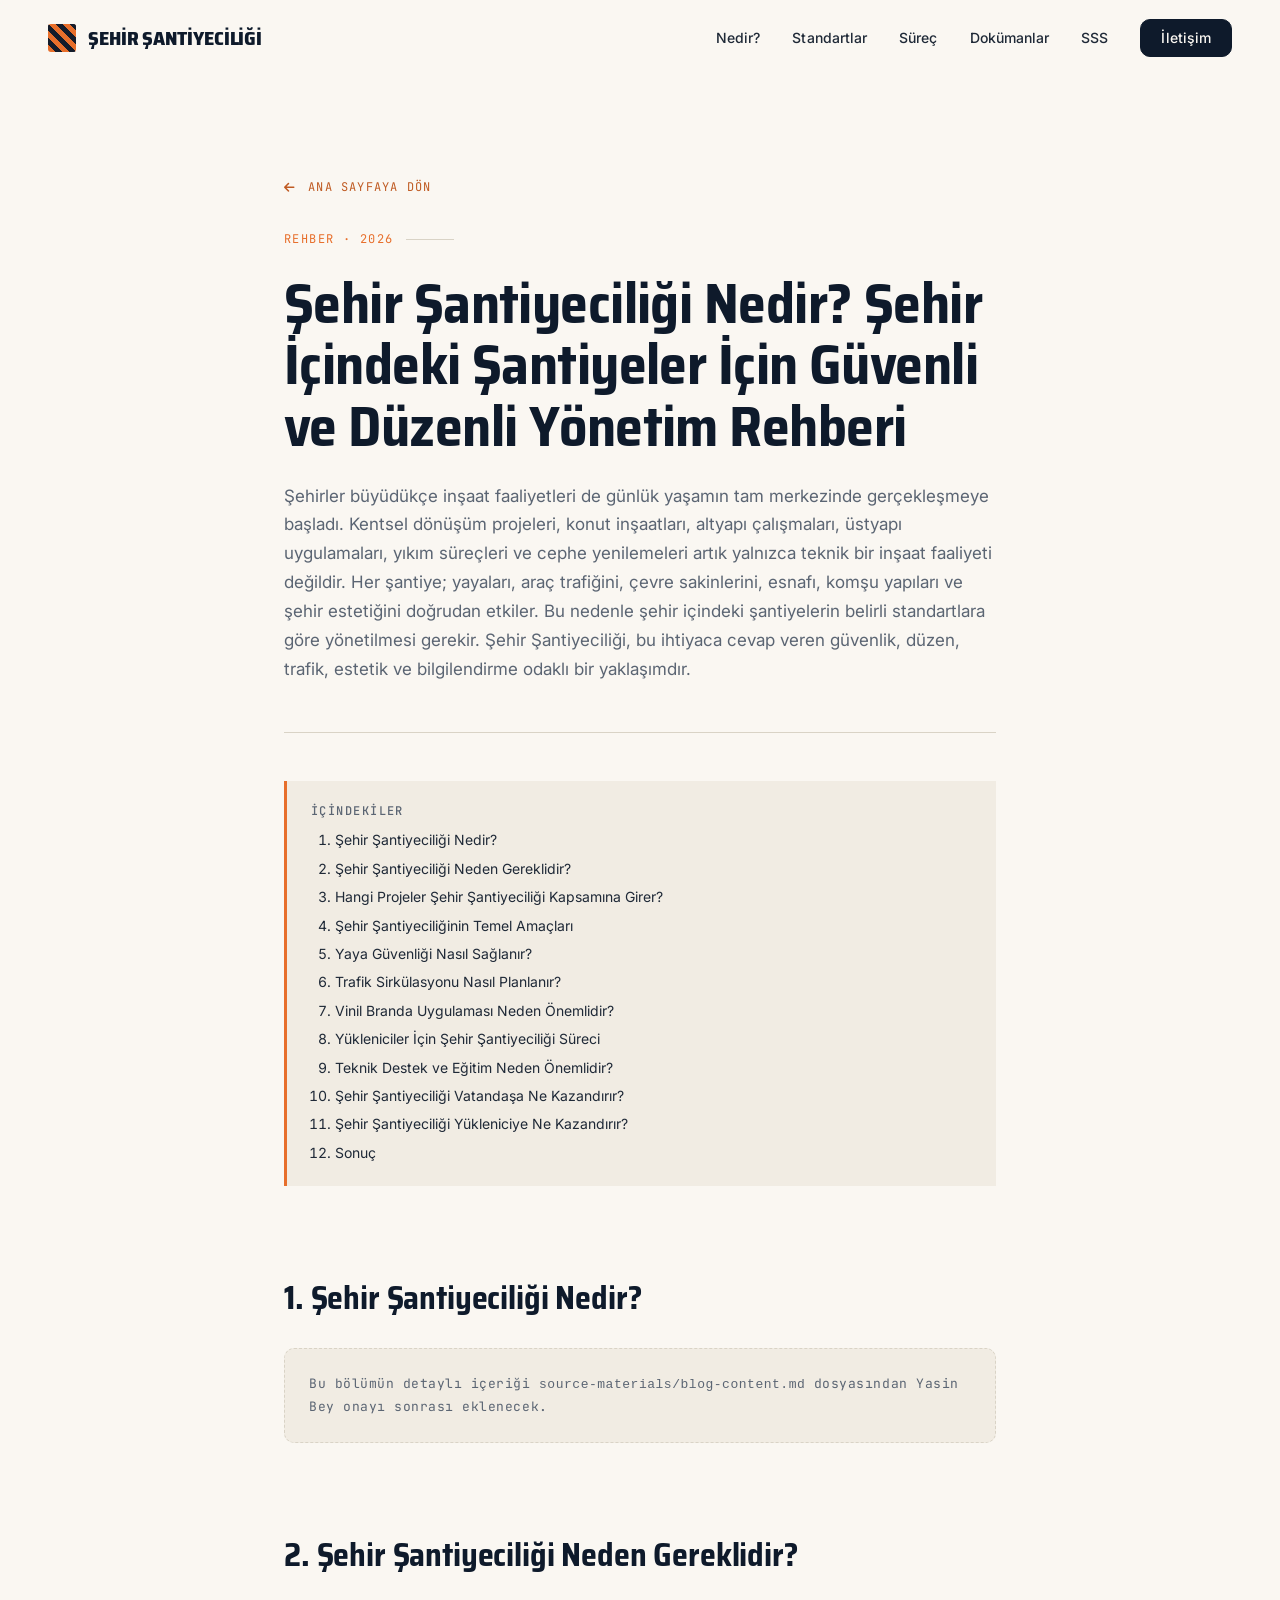
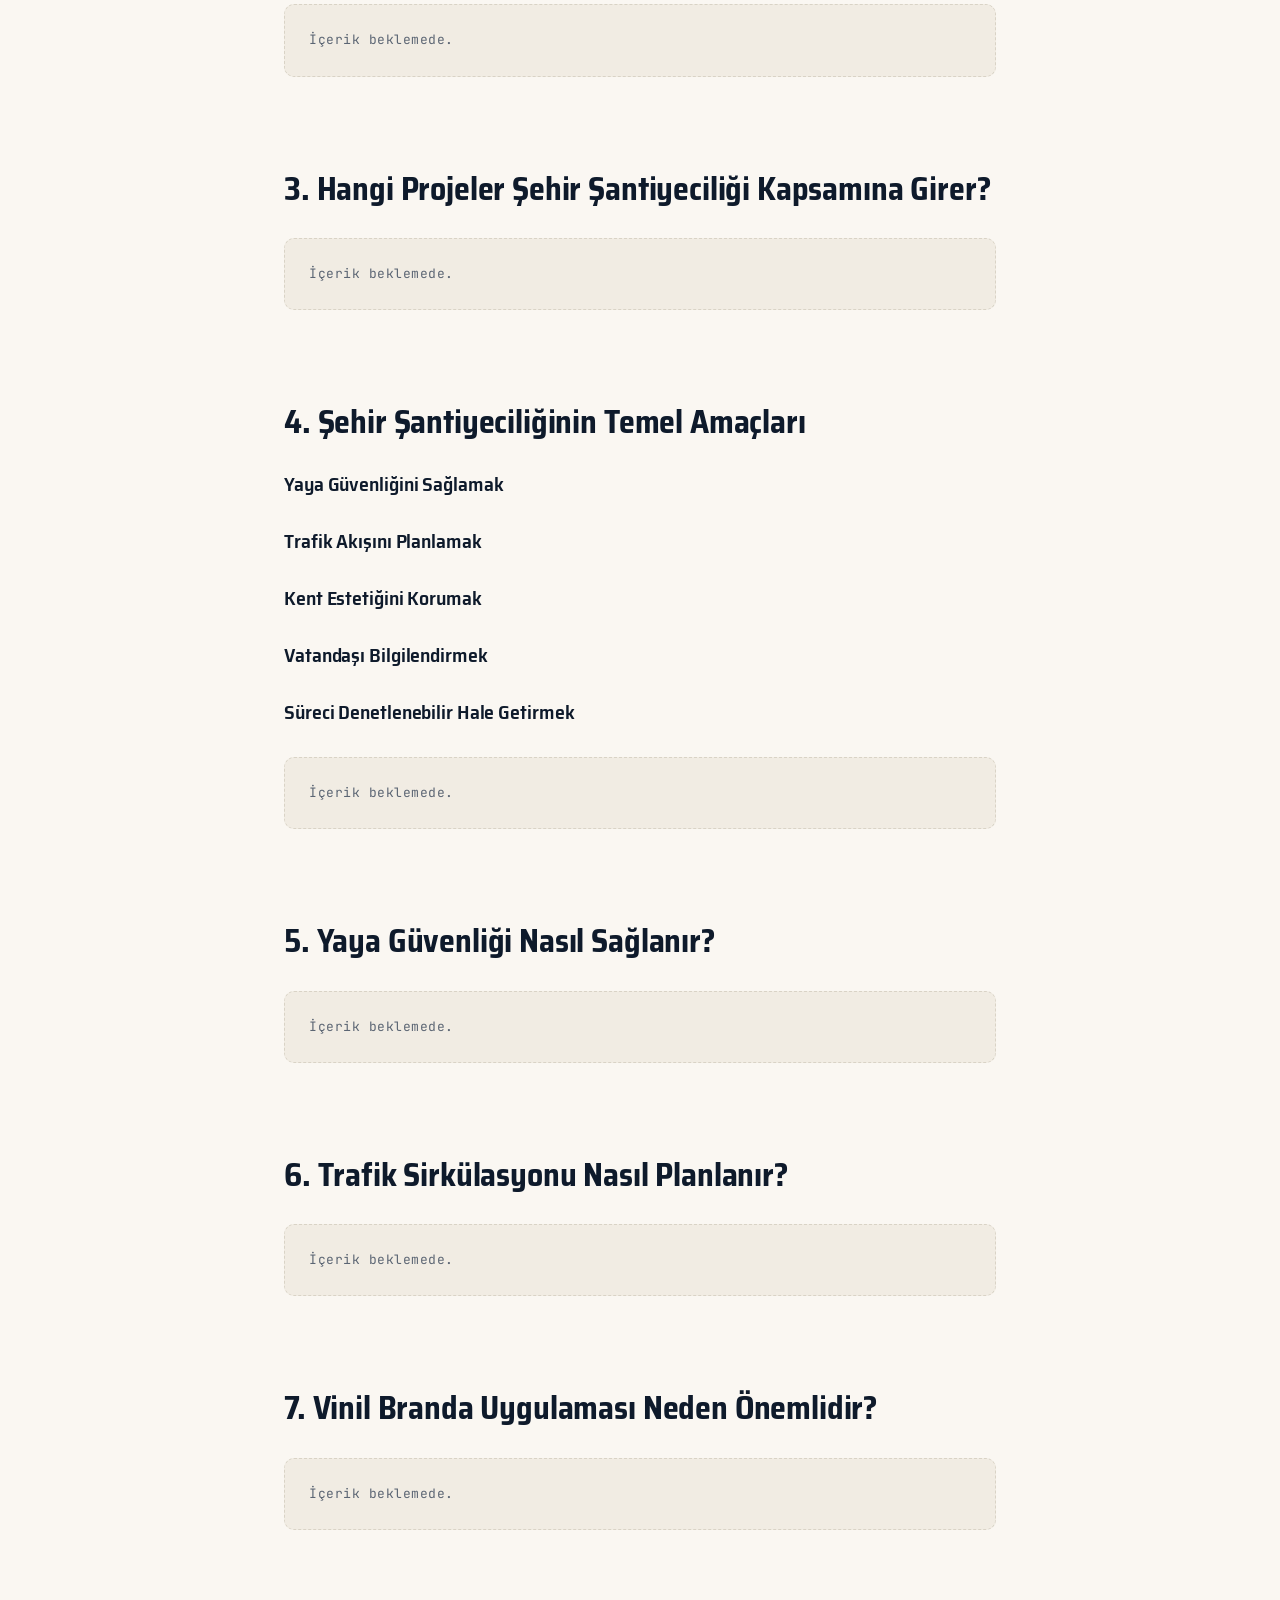
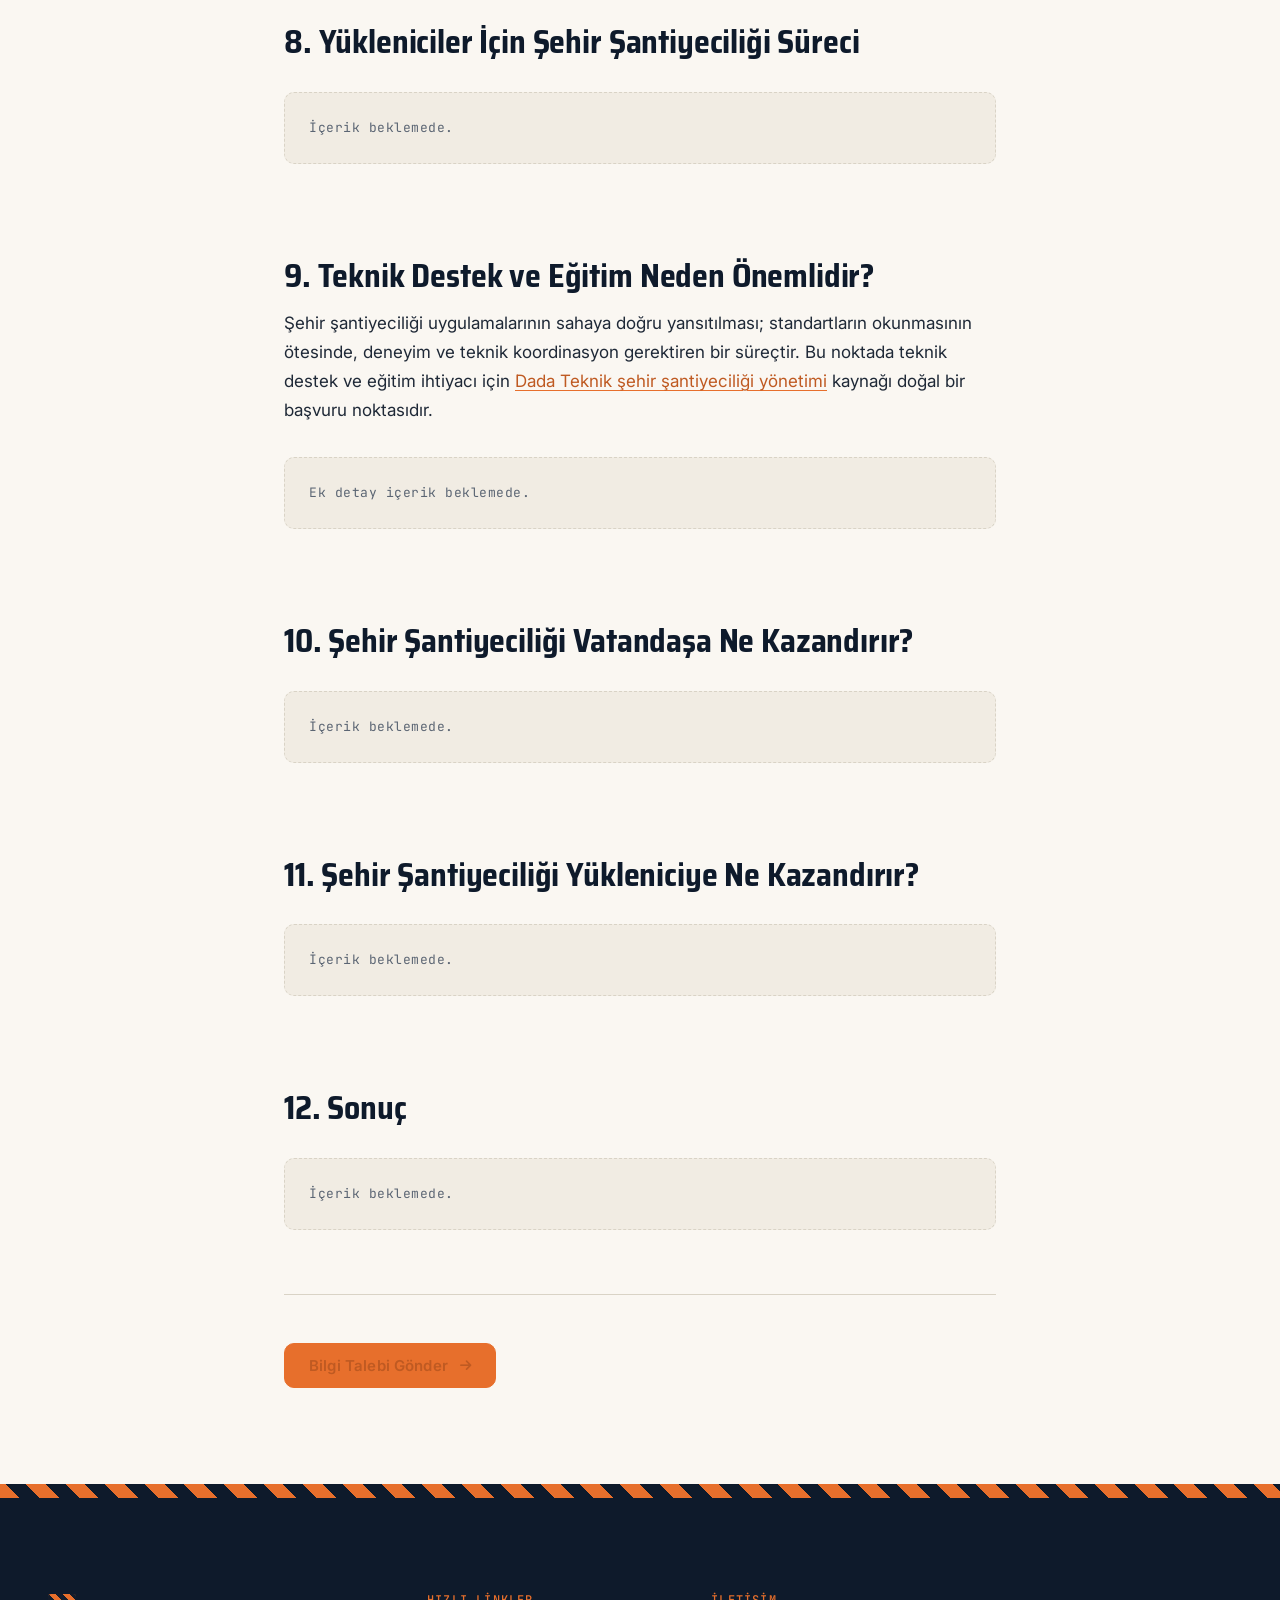
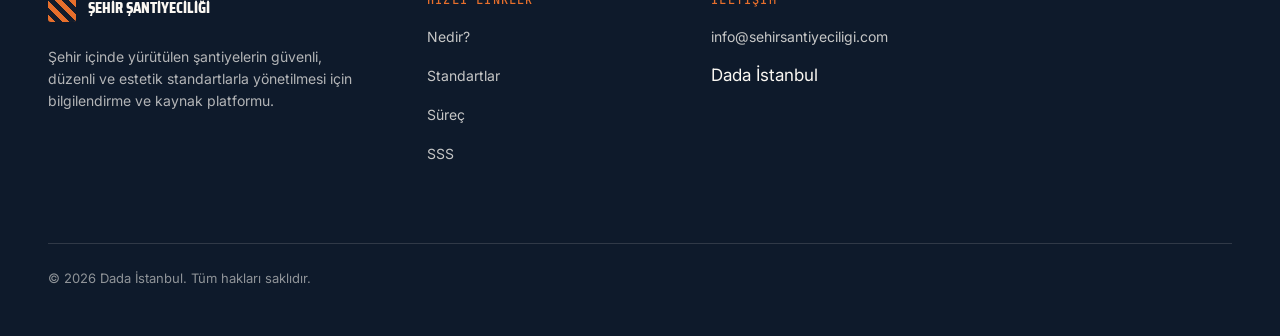
==== blog/sehir-santiyeciligi-nedir.html @ 60945fd6 "Initial commit — Faz 1 static mockup Co-Authored-By: Claude Opus 4.7 (1M context) <noreply@anthropic" ====
<!DOCTYPE html>
<html lang="tr">
<head>
<meta charset="UTF-8">
<meta name="viewport" content="width=device-width, initial-scale=1">
<title>Şehir Şantiyeciliği Nedir? Güvenli Şantiye Yönetimi Rehberi</title>
<meta name="description" content="Şehir Şantiyeciliği nedir, neden önemlidir? Yaya güvenliği, trafik sirkülasyonu, vinil branda, yüklenici süreçleri ve teknik destek hakkında kapsamlı rehber.">
<meta name="theme-color" content="#0E1A2B">

<meta property="og:type" content="article">
<meta property="og:title" content="Şehir Şantiyeciliği Nedir? Güvenli Şantiye Yönetimi Rehberi">
<meta property="og:description" content="Yaya güvenliği, trafik sirkülasyonu, vinil branda, yüklenici süreçleri ve teknik destek hakkında kapsamlı rehber.">
<meta property="og:locale" content="tr_TR">

<link rel="canonical" href="https://sehirsantiyeciligi.com/blog/sehir-santiyeciligi-nedir">
<link rel="preconnect" href="https://fonts.googleapis.com">
<link rel="preconnect" href="https://fonts.gstatic.com" crossorigin>
<link rel="stylesheet" href="https://cdnjs.cloudflare.com/ajax/libs/font-awesome/6.5.2/css/all.min.css">
<link rel="stylesheet" href="../assets/css/main.css">

<style>
  .article {
    max-width: 760px;
    margin: 0 auto;
    padding: 96px var(--s-5) var(--s-9);
  }
  @media (max-width: 768px) { .article { padding: 64px var(--s-4) var(--s-8); } }
  .article__meta {
    font-family: var(--ff-mono);
    font-size: 12px;
    letter-spacing: 0.12em;
    text-transform: uppercase;
    color: var(--c-amber);
    margin-bottom: var(--s-5);
    display: flex;
    gap: var(--s-3);
    align-items: center;
  }
  .article__meta::after {
    content: "";
    display: block;
    width: 48px;
    height: 1px;
    background: var(--c-rule);
  }
  .article h1 {
    font-size: clamp(34px, 5vw, 56px);
    line-height: 1.1;
    margin-bottom: var(--s-5);
  }
  .article__lead {
    font-size: 20px;
    color: var(--c-text-soft);
    line-height: 1.55;
    margin-bottom: var(--s-7);
    padding-bottom: var(--s-7);
    border-bottom: 1px solid var(--c-rule);
  }
  .article h2 {
    font-size: clamp(24px, 3.5vw, 32px);
    margin: var(--s-9) 0 var(--s-4);
    scroll-margin-top: 88px;
  }
  .article h3 {
    font-size: 20px;
    margin: var(--s-6) 0 var(--s-3);
    color: var(--c-ink);
  }
  .article p { font-size: 17px; line-height: 1.7; }
  .article a { color: var(--c-amber-dark); text-decoration-color: var(--c-amber); }
  .article .toc {
    background: var(--c-paper-2);
    border-left: 3px solid var(--c-amber);
    padding: var(--s-5) var(--s-5) var(--s-4);
    margin-bottom: var(--s-7);
  }
  .article .toc h4 {
    font-family: var(--ff-mono);
    font-weight: 500;
    font-size: 12px;
    letter-spacing: 0.12em;
    text-transform: uppercase;
    color: var(--c-text-soft);
    margin-bottom: var(--s-3);
  }
  .article .toc ol { padding-left: var(--s-5); margin: 0; }
  .article .toc li { font-size: 14px; margin-bottom: 6px; }
  .article .placeholder {
    background: var(--c-paper-2);
    border: 1px dashed var(--c-rule);
    padding: var(--s-5);
    margin: var(--s-6) 0;
    border-radius: var(--radius-md);
    font-family: var(--ff-mono);
    font-size: 13px;
    color: var(--c-text-soft);
    letter-spacing: 0.04em;
  }
  .back-link {
    display: inline-flex;
    align-items: center;
    gap: var(--s-3);
    font-family: var(--ff-mono);
    font-size: 12px;
    letter-spacing: 0.1em;
    text-transform: uppercase;
    text-decoration: none;
    color: var(--c-text-soft);
    margin-bottom: var(--s-6);
  }
  .back-link:hover { color: var(--c-amber-dark); }
  .back-link i { font-size: 12px; }
</style>
</head>
<body>

<a class="skip-link" href="#main">Ana içeriğe atla</a>

<header class="header" id="header">
  <div class="container header__inner">
    <a href="../index.html" class="logo">
      <span class="logo__mark" aria-hidden="true"></span>
      <span>Şehir Şantiyeciliği</span>
    </a>
    <nav class="nav" id="nav" aria-label="Ana navigasyon">
      <a href="../index.html#nedir">Nedir?</a>
      <a href="../index.html#standartlar">Standartlar</a>
      <a href="../index.html#surec">Süreç</a>
      <a href="../index.html#dokumanlar">Dokümanlar</a>
      <a href="../index.html#sss">SSS</a>
      <a href="../index.html#iletisim" class="btn btn--header">İletişim</a>
    </nav>
    <button class="nav-toggle" aria-controls="nav" aria-expanded="false" aria-label="Menüyü aç">
      <i class="fa-solid fa-bars ico-open"></i>
      <i class="fa-solid fa-xmark ico-close" style="display:none"></i>
    </button>
  </div>
</header>

<main id="main">
<article class="article">
  <a href="../index.html" class="back-link"><i class="fa-solid fa-arrow-left"></i> Ana Sayfaya Dön</a>

  <div class="article__meta">Rehber · 2026</div>
  <h1>Şehir Şantiyeciliği Nedir? Şehir İçindeki Şantiyeler İçin Güvenli ve Düzenli Yönetim Rehberi</h1>

  <p class="article__lead">Şehirler büyüdükçe inşaat faaliyetleri de günlük yaşamın tam merkezinde gerçekleşmeye başladı. Kentsel dönüşüm projeleri, konut inşaatları, altyapı çalışmaları, üstyapı uygulamaları, yıkım süreçleri ve cephe yenilemeleri artık yalnızca teknik bir inşaat faaliyeti değildir. Her şantiye; yayaları, araç trafiğini, çevre sakinlerini, esnafı, komşu yapıları ve şehir estetiğini doğrudan etkiler. Bu nedenle şehir içindeki şantiyelerin belirli standartlara göre yönetilmesi gerekir. Şehir Şantiyeciliği, bu ihtiyaca cevap veren güvenlik, düzen, trafik, estetik ve bilgilendirme odaklı bir yaklaşımdır.</p>

  <div class="toc">
    <h4>İçindekiler</h4>
    <ol>
      <li>Şehir Şantiyeciliği Nedir?</li>
      <li>Şehir Şantiyeciliği Neden Gereklidir?</li>
      <li>Hangi Projeler Şehir Şantiyeciliği Kapsamına Girer?</li>
      <li>Şehir Şantiyeciliğinin Temel Amaçları</li>
      <li>Yaya Güvenliği Nasıl Sağlanır?</li>
      <li>Trafik Sirkülasyonu Nasıl Planlanır?</li>
      <li>Vinil Branda Uygulaması Neden Önemlidir?</li>
      <li>Yükleniciler İçin Şehir Şantiyeciliği Süreci</li>
      <li>Teknik Destek ve Eğitim Neden Önemlidir?</li>
      <li>Şehir Şantiyeciliği Vatandaşa Ne Kazandırır?</li>
      <li>Şehir Şantiyeciliği Yükleniciye Ne Kazandırır?</li>
      <li>Sonuç</li>
    </ol>
  </div>

  <h2>1. Şehir Şantiyeciliği Nedir?</h2>
  <p class="placeholder">Bu bölümün detaylı içeriği <code>source-materials/blog-content.md</code> dosyasından Yasin Bey onayı sonrası eklenecek.</p>

  <h2>2. Şehir Şantiyeciliği Neden Gereklidir?</h2>
  <p class="placeholder">İçerik beklemede.</p>

  <h2>3. Hangi Projeler Şehir Şantiyeciliği Kapsamına Girer?</h2>
  <p class="placeholder">İçerik beklemede.</p>

  <h2>4. Şehir Şantiyeciliğinin Temel Amaçları</h2>
  <h3>Yaya Güvenliğini Sağlamak</h3>
  <h3>Trafik Akışını Planlamak</h3>
  <h3>Kent Estetiğini Korumak</h3>
  <h3>Vatandaşı Bilgilendirmek</h3>
  <h3>Süreci Denetlenebilir Hale Getirmek</h3>
  <p class="placeholder">İçerik beklemede.</p>

  <h2>5. Yaya Güvenliği Nasıl Sağlanır?</h2>
  <p class="placeholder">İçerik beklemede.</p>

  <h2>6. Trafik Sirkülasyonu Nasıl Planlanır?</h2>
  <p class="placeholder">İçerik beklemede.</p>

  <h2>7. Vinil Branda Uygulaması Neden Önemlidir?</h2>
  <p class="placeholder">İçerik beklemede.</p>

  <h2>8. Yükleniciler İçin Şehir Şantiyeciliği Süreci</h2>
  <p class="placeholder">İçerik beklemede.</p>

  <h2>9. Teknik Destek ve Eğitim Neden Önemlidir?</h2>
  <p>Şehir şantiyeciliği uygulamalarının sahaya doğru yansıtılması; standartların okunmasının ötesinde, deneyim ve teknik koordinasyon gerektiren bir süreçtir. Bu noktada teknik destek ve eğitim ihtiyacı için <a href="https://dadatechnic.com" target="_blank" rel="noopener noreferrer">Dada Teknik şehir şantiyeciliği yönetimi</a> kaynağı doğal bir başvuru noktasıdır.</p>
  <p class="placeholder">Ek detay içerik beklemede.</p>

  <h2>10. Şehir Şantiyeciliği Vatandaşa Ne Kazandırır?</h2>
  <p class="placeholder">İçerik beklemede.</p>

  <h2>11. Şehir Şantiyeciliği Yükleniciye Ne Kazandırır?</h2>
  <p class="placeholder">İçerik beklemede.</p>

  <h2>12. Sonuç</h2>
  <p class="placeholder">İçerik beklemede.</p>

  <div style="margin-top: var(--s-8); padding-top: var(--s-7); border-top: 1px solid var(--c-rule);">
    <a href="../index.html#iletisim" class="btn btn--primary">Bilgi Talebi Gönder <i class="fa-solid fa-arrow-right icon"></i></a>
  </div>
</article>
</main>

<div class="barrier-stripe" aria-hidden="true"></div>
<footer class="footer">
  <div class="container">
    <div class="footer__grid">
      <div class="footer__brand">
        <a href="../index.html" class="logo">
          <span class="logo__mark" aria-hidden="true"></span>
          <span>Şehir Şantiyeciliği</span>
        </a>
        <p>Şehir içinde yürütülen şantiyelerin güvenli, düzenli ve estetik standartlarla yönetilmesi için bilgilendirme ve kaynak platformu.</p>
      </div>
      <div>
        <h4>Hızlı Linkler</h4>
        <ul>
          <li><a href="../index.html#nedir">Nedir?</a></li>
          <li><a href="../index.html#standartlar">Standartlar</a></li>
          <li><a href="../index.html#surec">Süreç</a></li>
          <li><a href="../index.html#sss">SSS</a></li>
        </ul>
      </div>
      <div>
        <h4>İletişim</h4>
        <ul>
          <li><a href="mailto:info@sehirsantiyeciligi.com">info@sehirsantiyeciligi.com</a></li>
          <li>Dada İstanbul</li>
        </ul>
      </div>
    </div>
    <div class="footer__bottom">
      <span>© 2026 Dada İstanbul. Tüm hakları saklıdır.</span>
    </div>
  </div>
</footer>

<script src="../assets/js/main.js" type="module"></script>
</body>
</html>
---- assets/css/main.css ----
/* main.css — @import zinciri */
@import url('tokens.css');
@import url('base.css');
@import url('layout.css');
@import url('components.css');
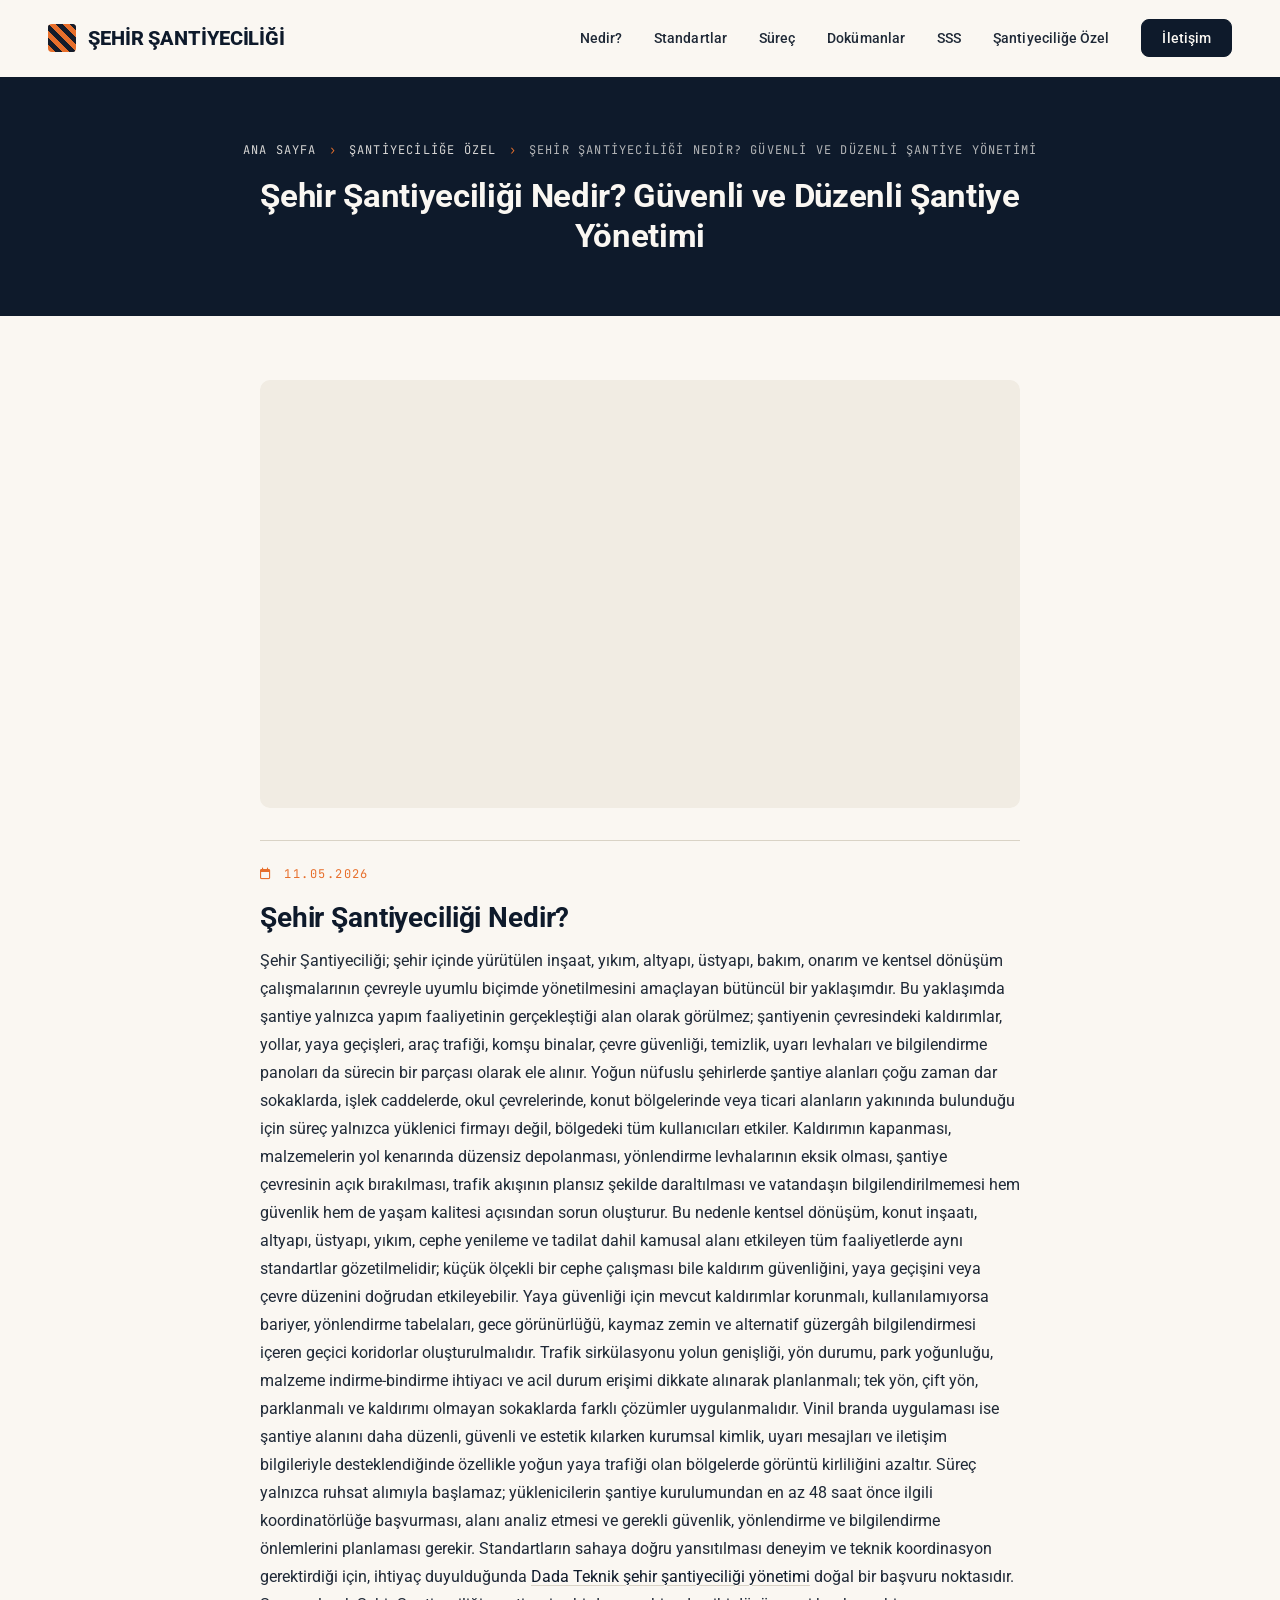
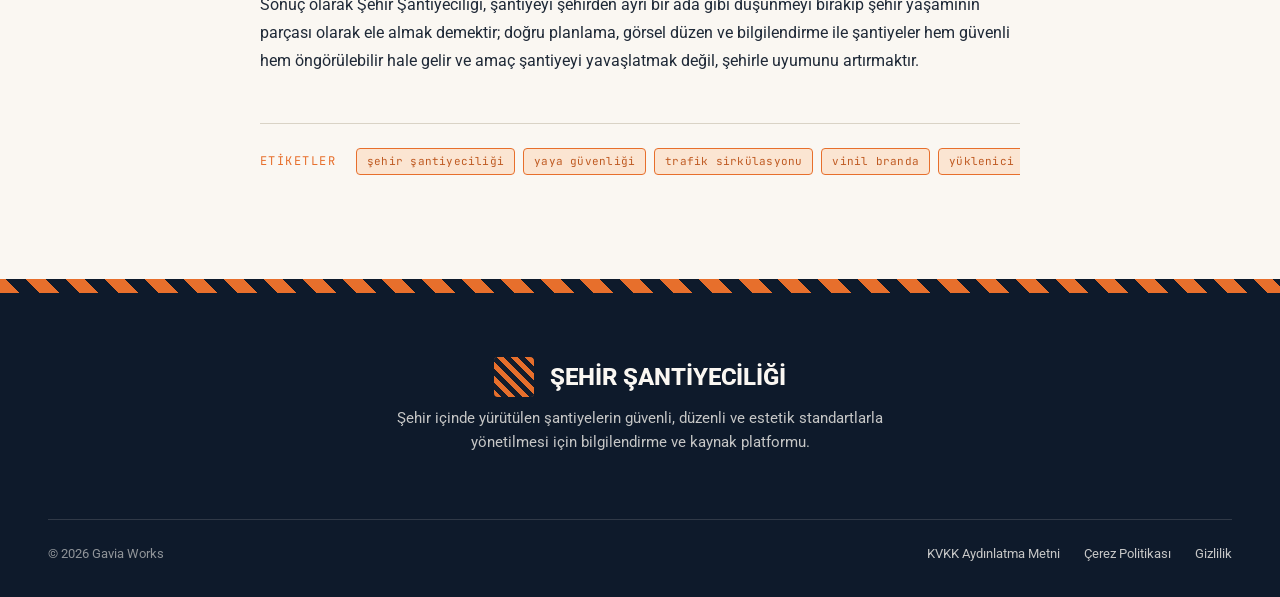
==== commit 9d32c352: "feat(blog + sliders + responsive): Şantiyeciliğe Özel revize turu — 10. bölüm "Rehber" → "Şantiyecil" ====
--- a/blog/sehir-santiyeciligi-nedir.html
+++ b/blog/sehir-santiyeciligi-nedir.html
@@ -3,114 +3,22 @@
 <head>
 <meta charset="UTF-8">
 <meta name="viewport" content="width=device-width, initial-scale=1">
-<title>Şehir Şantiyeciliği Nedir? Güvenli Şantiye Yönetimi Rehberi</title>
-<meta name="description" content="Şehir Şantiyeciliği nedir, neden önemlidir? Yaya güvenliği, trafik sirkülasyonu, vinil branda, yüklenici süreçleri ve teknik destek hakkında kapsamlı rehber.">
+<title>Şehir Şantiyeciliği Nedir? Güvenli Şantiye Yönetimi | Şantiyeciliğe Özel</title>
+<meta name="description" content="Şehir Şantiyeciliği nedir, neden önemlidir? Yaya güvenliği, trafik sirkülasyonu, vinil branda, yüklenici süreçleri ve teknik destek hakkında kapsamlı yazı.">
 <meta name="theme-color" content="#0E1A2B">
 
 <meta property="og:type" content="article">
 <meta property="og:title" content="Şehir Şantiyeciliği Nedir? Güvenli Şantiye Yönetimi Rehberi">
-<meta property="og:description" content="Yaya güvenliği, trafik sirkülasyonu, vinil branda, yüklenici süreçleri ve teknik destek hakkında kapsamlı rehber.">
+<meta property="og:description" content="Yaya güvenliği, trafik sirkülasyonu, vinil branda, yüklenici süreçleri ve teknik destek hakkında kapsamlı yazı.">
 <meta property="og:locale" content="tr_TR">
+
+<meta property="article:published_time" content="2026-05-11">
 
 <link rel="canonical" href="https://sehirsantiyeciligi.com/blog/sehir-santiyeciligi-nedir">
 <link rel="preconnect" href="https://fonts.googleapis.com">
 <link rel="preconnect" href="https://fonts.gstatic.com" crossorigin>
 <link rel="stylesheet" href="https://cdnjs.cloudflare.com/ajax/libs/font-awesome/6.5.2/css/all.min.css">
 <link rel="stylesheet" href="../assets/css/main.css">
-
-<style>
-  .article {
-    max-width: 760px;
-    margin: 0 auto;
-    padding: 96px var(--s-5) var(--s-9);
-  }
-  @media (max-width: 768px) { .article { padding: 64px var(--s-4) var(--s-8); } }
-  .article__meta {
-    font-family: var(--ff-mono);
-    font-size: 12px;
-    letter-spacing: 0.12em;
-    text-transform: uppercase;
-    color: var(--c-amber);
-    margin-bottom: var(--s-5);
-    display: flex;
-    gap: var(--s-3);
-    align-items: center;
-  }
-  .article__meta::after {
-    content: "";
-    display: block;
-    width: 48px;
-    height: 1px;
-    background: var(--c-rule);
-  }
-  .article h1 {
-    font-size: clamp(34px, 5vw, 56px);
-    line-height: 1.1;
-    margin-bottom: var(--s-5);
-  }
-  .article__lead {
-    font-size: 20px;
-    color: var(--c-text-soft);
-    line-height: 1.55;
-    margin-bottom: var(--s-7);
-    padding-bottom: var(--s-7);
-    border-bottom: 1px solid var(--c-rule);
-  }
-  .article h2 {
-    font-size: clamp(24px, 3.5vw, 32px);
-    margin: var(--s-9) 0 var(--s-4);
-    scroll-margin-top: 88px;
-  }
-  .article h3 {
-    font-size: 20px;
-    margin: var(--s-6) 0 var(--s-3);
-    color: var(--c-ink);
-  }
-  .article p { font-size: 17px; line-height: 1.7; }
-  .article a { color: var(--c-amber-dark); text-decoration-color: var(--c-amber); }
-  .article .toc {
-    background: var(--c-paper-2);
-    border-left: 3px solid var(--c-amber);
-    padding: var(--s-5) var(--s-5) var(--s-4);
-    margin-bottom: var(--s-7);
-  }
-  .article .toc h4 {
-    font-family: var(--ff-mono);
-    font-weight: 500;
-    font-size: 12px;
-    letter-spacing: 0.12em;
-    text-transform: uppercase;
-    color: var(--c-text-soft);
-    margin-bottom: var(--s-3);
-  }
-  .article .toc ol { padding-left: var(--s-5); margin: 0; }
-  .article .toc li { font-size: 14px; margin-bottom: 6px; }
-  .article .placeholder {
-    background: var(--c-paper-2);
-    border: 1px dashed var(--c-rule);
-    padding: var(--s-5);
-    margin: var(--s-6) 0;
-    border-radius: var(--radius-md);
-    font-family: var(--ff-mono);
-    font-size: 13px;
-    color: var(--c-text-soft);
-    letter-spacing: 0.04em;
-  }
-  .back-link {
-    display: inline-flex;
-    align-items: center;
-    gap: var(--s-3);
-    font-family: var(--ff-mono);
-    font-size: 12px;
-    letter-spacing: 0.1em;
-    text-transform: uppercase;
-    text-decoration: none;
-    color: var(--c-text-soft);
-    margin-bottom: var(--s-6);
-  }
-  .back-link:hover { color: var(--c-amber-dark); }
-  .back-link i { font-size: 12px; }
-</style>
 </head>
 <body>
 
@@ -128,6 +36,7 @@
       <a href="../index.html#surec">Süreç</a>
       <a href="../index.html#dokumanlar">Dokümanlar</a>
       <a href="../index.html#sss">SSS</a>
+      <a href="./">Şantiyeciliğe Özel</a>
       <a href="../index.html#iletisim" class="btn btn--header">İletişim</a>
     </nav>
     <button class="nav-toggle" aria-controls="nav" aria-expanded="false" aria-label="Menüyü aç">
@@ -138,84 +47,54 @@
 </header>
 
 <main id="main">
-<article class="article">
-  <a href="../index.html" class="back-link"><i class="fa-solid fa-arrow-left"></i> Ana Sayfaya Dön</a>
 
-  <div class="article__meta">Rehber · 2026</div>
-  <h1>Şehir Şantiyeciliği Nedir? Şehir İçindeki Şantiyeler İçin Güvenli ve Düzenli Yönetim Rehberi</h1>
+<section class="page-banner">
+  <div class="page-banner__bg" aria-hidden="true"
+       style="background-image:url('https://images.unsplash.com/photo-1503387762-592deb58ef4e?auto=format&fit=crop&w=2000&q=80');"></div>
+  <div class="page-banner__overlay" aria-hidden="true"></div>
+  <div class="container">
+    <nav class="breadcrumb" aria-label="Sayfa içi konum">
+      <a href="../index.html">Ana Sayfa</a>
+      <span class="breadcrumb__sep">›</span>
+      <a href="./">Şantiyeciliğe Özel</a>
+      <span class="breadcrumb__sep">›</span>
+      <span>Şehir Şantiyeciliği Nedir? Güvenli ve Düzenli Şantiye Yönetimi</span>
+    </nav>
+    <h1>Şehir Şantiyeciliği Nedir? Güvenli ve Düzenli Şantiye Yönetimi</h1>
+  </div>
+</section>
 
-  <p class="article__lead">Şehirler büyüdükçe inşaat faaliyetleri de günlük yaşamın tam merkezinde gerçekleşmeye başladı. Kentsel dönüşüm projeleri, konut inşaatları, altyapı çalışmaları, üstyapı uygulamaları, yıkım süreçleri ve cephe yenilemeleri artık yalnızca teknik bir inşaat faaliyeti değildir. Her şantiye; yayaları, araç trafiğini, çevre sakinlerini, esnafı, komşu yapıları ve şehir estetiğini doğrudan etkiler. Bu nedenle şehir içindeki şantiyelerin belirli standartlara göre yönetilmesi gerekir. Şehir Şantiyeciliği, bu ihtiyaca cevap veren güvenlik, düzen, trafik, estetik ve bilgilendirme odaklı bir yaklaşımdır.</p>
+<article class="post-body container">
+  <div class="post-body__hero-img" aria-hidden="true"
+       style="background-image:url('https://images.unsplash.com/photo-1503387762-592deb58ef4e?auto=format&fit=crop&w=1600&q=80');"></div>
 
-  <div class="toc">
-    <h4>İçindekiler</h4>
-    <ol>
-      <li>Şehir Şantiyeciliği Nedir?</li>
-      <li>Şehir Şantiyeciliği Neden Gereklidir?</li>
-      <li>Hangi Projeler Şehir Şantiyeciliği Kapsamına Girer?</li>
-      <li>Şehir Şantiyeciliğinin Temel Amaçları</li>
-      <li>Yaya Güvenliği Nasıl Sağlanır?</li>
-      <li>Trafik Sirkülasyonu Nasıl Planlanır?</li>
-      <li>Vinil Branda Uygulaması Neden Önemlidir?</li>
-      <li>Yükleniciler İçin Şehir Şantiyeciliği Süreci</li>
-      <li>Teknik Destek ve Eğitim Neden Önemlidir?</li>
-      <li>Şehir Şantiyeciliği Vatandaşa Ne Kazandırır?</li>
-      <li>Şehir Şantiyeciliği Yükleniciye Ne Kazandırır?</li>
-      <li>Sonuç</li>
-    </ol>
+  <hr class="post-divider">
+
+  <div class="post-body__meta">
+    <i class="fa-regular fa-calendar"></i>
+    <time datetime="2026-05-11">11.05.2026</time>
   </div>
 
-  <h2>1. Şehir Şantiyeciliği Nedir?</h2>
-  <p class="placeholder">Bu bölümün detaylı içeriği <code>source-materials/blog-content.md</code> dosyasından Yasin Bey onayı sonrası eklenecek.</p>
+  <h2>Şehir Şantiyeciliği Nedir?</h2>
+  <p>Şehir Şantiyeciliği; şehir içinde yürütülen inşaat, yıkım, altyapı, üstyapı, bakım, onarım ve kentsel dönüşüm çalışmalarının çevreyle uyumlu biçimde yönetilmesini amaçlayan bütüncül bir yaklaşımdır. Bu yaklaşımda şantiye yalnızca yapım faaliyetinin gerçekleştiği alan olarak görülmez; şantiyenin çevresindeki kaldırımlar, yollar, yaya geçişleri, araç trafiği, komşu binalar, çevre güvenliği, temizlik, uyarı levhaları ve bilgilendirme panoları da sürecin bir parçası olarak ele alınır. Yoğun nüfuslu şehirlerde şantiye alanları çoğu zaman dar sokaklarda, işlek caddelerde, okul çevrelerinde, konut bölgelerinde veya ticari alanların yakınında bulunduğu için süreç yalnızca yüklenici firmayı değil, bölgedeki tüm kullanıcıları etkiler. Kaldırımın kapanması, malzemelerin yol kenarında düzensiz depolanması, yönlendirme levhalarının eksik olması, şantiye çevresinin açık bırakılması, trafik akışının plansız şekilde daraltılması ve vatandaşın bilgilendirilmemesi hem güvenlik hem de yaşam kalitesi açısından sorun oluşturur. Bu nedenle kentsel dönüşüm, konut inşaatı, altyapı, üstyapı, yıkım, cephe yenileme ve tadilat dahil kamusal alanı etkileyen tüm faaliyetlerde aynı standartlar gözetilmelidir; küçük ölçekli bir cephe çalışması bile kaldırım güvenliğini, yaya geçişini veya çevre düzenini doğrudan etkileyebilir. Yaya güvenliği için mevcut kaldırımlar korunmalı, kullanılamıyorsa bariyer, yönlendirme tabelaları, gece görünürlüğü, kaymaz zemin ve alternatif güzergâh bilgilendirmesi içeren geçici koridorlar oluşturulmalıdır. Trafik sirkülasyonu yolun genişliği, yön durumu, park yoğunluğu, malzeme indirme-bindirme ihtiyacı ve acil durum erişimi dikkate alınarak planlanmalı; tek yön, çift yön, parklanmalı ve kaldırımı olmayan sokaklarda farklı çözümler uygulanmalıdır. Vinil branda uygulaması ise şantiye alanını daha düzenli, güvenli ve estetik kılarken kurumsal kimlik, uyarı mesajları ve iletişim bilgileriyle desteklendiğinde özellikle yoğun yaya trafiği olan bölgelerde görüntü kirliliğini azaltır. Süreç yalnızca ruhsat alımıyla başlamaz; yüklenicilerin şantiye kurulumundan en az 48 saat önce ilgili koordinatörlüğe başvurması, alanı analiz etmesi ve gerekli güvenlik, yönlendirme ve bilgilendirme önlemlerini planlaması gerekir. Standartların sahaya doğru yansıtılması deneyim ve teknik koordinasyon gerektirdiği için, ihtiyaç duyulduğunda <a href="https://dadatechnic.com" target="_blank" rel="noopener noreferrer">Dada Teknik şehir şantiyeciliği yönetimi</a> doğal bir başvuru noktasıdır. Sonuç olarak Şehir Şantiyeciliği, şantiyeyi şehirden ayrı bir ada gibi düşünmeyi bırakıp şehir yaşamının parçası olarak ele almak demektir; doğru planlama, görsel düzen ve bilgilendirme ile şantiyeler hem güvenli hem öngörülebilir hale gelir ve amaç şantiyeyi yavaşlatmak değil, şehirle uyumunu artırmaktır.</p>
 
-  <h2>2. Şehir Şantiyeciliği Neden Gereklidir?</h2>
-  <p class="placeholder">İçerik beklemede.</p>
-
-  <h2>3. Hangi Projeler Şehir Şantiyeciliği Kapsamına Girer?</h2>
-  <p class="placeholder">İçerik beklemede.</p>
-
-  <h2>4. Şehir Şantiyeciliğinin Temel Amaçları</h2>
-  <h3>Yaya Güvenliğini Sağlamak</h3>
-  <h3>Trafik Akışını Planlamak</h3>
-  <h3>Kent Estetiğini Korumak</h3>
-  <h3>Vatandaşı Bilgilendirmek</h3>
-  <h3>Süreci Denetlenebilir Hale Getirmek</h3>
-  <p class="placeholder">İçerik beklemede.</p>
-
-  <h2>5. Yaya Güvenliği Nasıl Sağlanır?</h2>
-  <p class="placeholder">İçerik beklemede.</p>
-
-  <h2>6. Trafik Sirkülasyonu Nasıl Planlanır?</h2>
-  <p class="placeholder">İçerik beklemede.</p>
-
-  <h2>7. Vinil Branda Uygulaması Neden Önemlidir?</h2>
-  <p class="placeholder">İçerik beklemede.</p>
-
-  <h2>8. Yükleniciler İçin Şehir Şantiyeciliği Süreci</h2>
-  <p class="placeholder">İçerik beklemede.</p>
-
-  <h2>9. Teknik Destek ve Eğitim Neden Önemlidir?</h2>
-  <p>Şehir şantiyeciliği uygulamalarının sahaya doğru yansıtılması; standartların okunmasının ötesinde, deneyim ve teknik koordinasyon gerektiren bir süreçtir. Bu noktada teknik destek ve eğitim ihtiyacı için <a href="https://dadatechnic.com" target="_blank" rel="noopener noreferrer">Dada Teknik şehir şantiyeciliği yönetimi</a> kaynağı doğal bir başvuru noktasıdır.</p>
-  <p class="placeholder">Ek detay içerik beklemede.</p>
-
-  <h2>10. Şehir Şantiyeciliği Vatandaşa Ne Kazandırır?</h2>
-  <p class="placeholder">İçerik beklemede.</p>
-
-  <h2>11. Şehir Şantiyeciliği Yükleniciye Ne Kazandırır?</h2>
-  <p class="placeholder">İçerik beklemede.</p>
-
-  <h2>12. Sonuç</h2>
-  <p class="placeholder">İçerik beklemede.</p>
-
-  <div style="margin-top: var(--s-8); padding-top: var(--s-7); border-top: 1px solid var(--c-rule);">
-    <a href="../index.html#iletisim" class="btn btn--primary">Bilgi Talebi Gönder <i class="fa-solid fa-arrow-right icon"></i></a>
+  <div class="post-tags">
+    <span class="post-tags__title">Etiketler</span>
+    <a href="#">şehir şantiyeciliği</a>
+    <a href="#">yaya güvenliği</a>
+    <a href="#">trafik sirkülasyonu</a>
+    <a href="#">vinil branda</a>
+    <a href="#">yüklenici süreçleri</a>
+    <a href="#">teknik destek</a>
   </div>
 </article>
+
 </main>
 
 <div class="barrier-stripe" aria-hidden="true"></div>
 <footer class="footer">
   <div class="container">
-    <div class="footer__grid">
+    <div class="footer__grid--centered">
       <div class="footer__brand">
         <a href="../index.html" class="logo">
           <span class="logo__mark" aria-hidden="true"></span>
@@ -223,25 +102,15 @@
         </a>
         <p>Şehir içinde yürütülen şantiyelerin güvenli, düzenli ve estetik standartlarla yönetilmesi için bilgilendirme ve kaynak platformu.</p>
       </div>
-      <div>
-        <h4>Hızlı Linkler</h4>
-        <ul>
-          <li><a href="../index.html#nedir">Nedir?</a></li>
-          <li><a href="../index.html#standartlar">Standartlar</a></li>
-          <li><a href="../index.html#surec">Süreç</a></li>
-          <li><a href="../index.html#sss">SSS</a></li>
-        </ul>
+    </div>
+
+    <div class="footer__bottom">
+      <span>© 2026 Gavia Works</span>
+      <div class="footer__legal">
+        <a href="#">KVKK Aydınlatma Metni</a>
+        <a href="#">Çerez Politikası</a>
+        <a href="#">Gizlilik</a>
       </div>
-      <div>
-        <h4>İletişim</h4>
-        <ul>
-          <li><a href="mailto:info@sehirsantiyeciligi.com">info@sehirsantiyeciligi.com</a></li>
-          <li>Dada İstanbul</li>
-        </ul>
-      </div>
-    </div>
-    <div class="footer__bottom">
-      <span>© 2026 Dada İstanbul. Tüm hakları saklıdır.</span>
     </div>
   </div>
 </footer>
